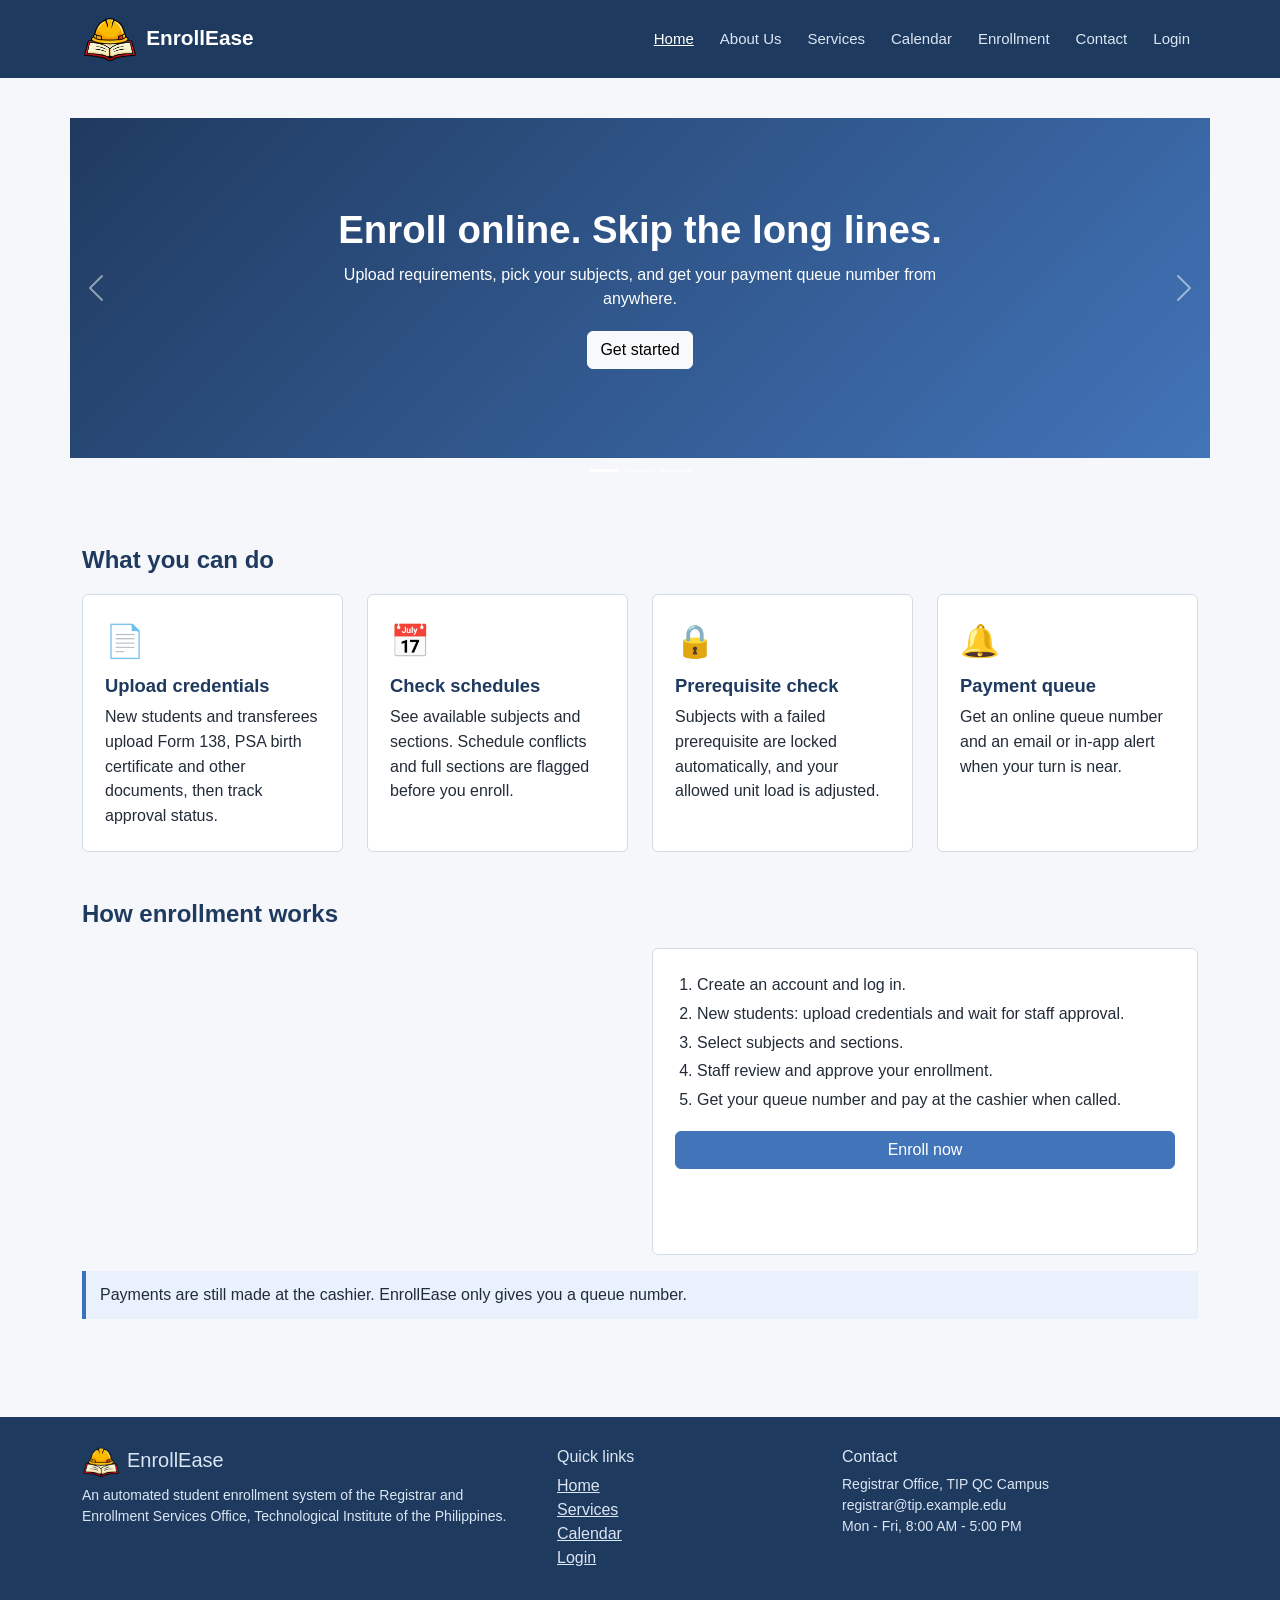
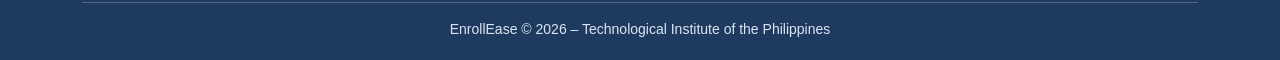
==== EnrollEaseJava/web/index.html @ 73f8d4ff "Add EnrollEase deployment-ready project" ====
<!DOCTYPE html>
<html lang="en">
<head>
<meta charset="UTF-8">
<meta name="viewport" content="width=device-width, initial-scale=1">
<title>Home | EnrollEase</title>
<link href="vendor/bootstrap.min.css" rel="stylesheet">
<link rel="stylesheet" href="css/style.css">
<link rel="icon" type="image/png" href="img/favicon.png">
</head>
<body>
<nav class="navbar navbar-expand-lg navbar-dark">
<div class="container">
<a class="navbar-brand" href="index.html"><img src="img/logo.png" alt="EnrollEase logo">EnrollEase</a>
<button class="navbar-toggler" type="button" data-bs-toggle="collapse" data-bs-target="#menu"><span class="navbar-toggler-icon"></span></button>
<div class="collapse navbar-collapse" id="menu"><ul class="navbar-nav ms-auto"><li class="nav-item"><a class="nav-link active" href="index.html">Home</a></li><li class="nav-item"><a class="nav-link" href="about.html">About Us</a></li><li class="nav-item"><a class="nav-link" href="services.html">Services</a></li><li class="nav-item"><a class="nav-link" href="calendar.html">Calendar</a></li><li class="nav-item"><a class="nav-link" href="enrollment.html">Enrollment</a></li><li class="nav-item"><a class="nav-link" href="contact.html">Contact</a></li><li class="nav-item"><a class="nav-link" href="login.html">Login</a></li></ul></div>
</div>
</nav>
<div id="heroCarousel" class="carousel slide" data-bs-ride="carousel"><div class="carousel-indicators"><button type="button" data-bs-target="#heroCarousel" data-bs-slide-to="0" class="active"></button><button type="button" data-bs-target="#heroCarousel" data-bs-slide-to="1"></button><button type="button" data-bs-target="#heroCarousel" data-bs-slide-to="2"></button></div><div class="carousel-inner"><div class="carousel-item active"><div class="slide slide-1"><div><h1>Enroll online. Skip the long lines.</h1><p>Upload requirements, pick your subjects, and get your payment queue number from anywhere.</p><a class="btn btn-light" href="login.html">Get started</a></div></div></div><div class="carousel-item"><div class="slide slide-2"><div><h1>No more schedule conflicts</h1><p>The system flags overlapping schedules and full sections before you submit.</p><a class="btn btn-light" href="services.html">See services</a></div></div></div><div class="carousel-item"><div class="slide slide-3"><div><h1>Know when it is your turn</h1><p>Get notified by email and in-app when your cashier number is near.</p><a class="btn btn-light" href="enrollment.html">Enroll now</a></div></div></div></div>
<button class="carousel-control-prev" type="button" data-bs-target="#heroCarousel" data-bs-slide="prev"><span class="carousel-control-prev-icon"></span></button>
<button class="carousel-control-next" type="button" data-bs-target="#heroCarousel" data-bs-slide="next"><span class="carousel-control-next-icon"></span></button></div>
<main class="container py-5"><h2 class="section-title">What you can do</h2><div class="row g-4"><div class="col-md-6 col-lg-3"><div class="info-card"><div class="icon">&#128196;</div><h3>Upload credentials</h3><p>New students and transferees upload Form 138, PSA birth certificate and other documents, then track approval status.</p></div></div><div class="col-md-6 col-lg-3"><div class="info-card"><div class="icon">&#128197;</div><h3>Check schedules</h3><p>See available subjects and sections. Schedule conflicts and full sections are flagged before you enroll.</p></div></div><div class="col-md-6 col-lg-3"><div class="info-card"><div class="icon">&#128274;</div><h3>Prerequisite check</h3><p>Subjects with a failed prerequisite are locked automatically, and your allowed unit load is adjusted.</p></div></div><div class="col-md-6 col-lg-3"><div class="info-card"><div class="icon">&#128276;</div><h3>Payment queue</h3><p>Get an online queue number and an email or in-app alert when your turn is near.</p></div></div></div>
<h2 class="section-title mt-5">How enrollment works</h2>
<div class="row g-4"><div class="col-md-6"><div class="embed"><iframe src="https://www.youtube.com/embed/0gQCZ-PBOPY" title="How to use EnrollEase" allowfullscreen></iframe></div></div>
<div class="col-md-6"><div class="panel"><ol><li>Create an account and log in.</li><li>New students: upload credentials and wait for staff approval.</li><li>Select subjects and sections.</li><li>Staff review and approve your enrollment.</li><li>Get your queue number and pay at the cashier when called.</li></ol><div class="d-grid"><a class="btn btn-primary" href="enrollment.html">Enroll now</a></div></div></div></div>
<div class="notice mt-3">Payments are still made at the cashier. EnrollEase only gives you a queue number.</div></main>
<footer>
<div class="container">
<div class="row">
<div class="col-md-5 mb-3"><h5><img src="img/logo.png" alt="" class="footer-logo">EnrollEase</h5><p class="small">An automated student enrollment system of the Registrar and Enrollment Services Office, Technological Institute of the Philippines.</p></div>
<div class="col-md-3 mb-3"><h6>Quick links</h6><a href="index.html">Home</a><br><a href="services.html">Services</a><br><a href="calendar.html">Calendar</a><br><a href="login.html">Login</a></div>
<div class="col-md-4 mb-3"><h6>Contact</h6><p class="small mb-0">Registrar Office, TIP QC Campus<br>registrar@tip.example.edu<br>Mon - Fri, 8:00 AM - 5:00 PM</p></div>
</div>
<hr>
<p class="text-center small mb-0">EnrollEase &copy; 2026 &ndash; Technological Institute of the Philippines</p>
</div>
</footer>
<button id="backToTop" class="btn btn-primary" type="button">&uarr; Top</button>
<script src="vendor/jquery.min.js"></script>
<script src="vendor/bootstrap.bundle.min.js"></script>
<script src="js/script.js"></script>
</body>
</html>
---- EnrollEaseJava/web/css/style.css ----
body{background:#f5f7fa;color:#222c38;font-family:Arial,sans-serif}
a{color:#4274b9}
.btn-primary{background:#4274b9;border-color:#4274b9}.btn-primary:hover{background:#1f3a5f;border-color:#1f3a5f}
.navbar{background:#1f3a5f;padding:12px 0}.navbar-brand{color:#fff;font-weight:700;font-size:1.3rem}
.navbar-brand img{height:44px;width:auto;margin-right:10px}
.navbar .nav-link{color:#dbe6f3;margin-left:10px;font-size:15px}.navbar .nav-link:hover,.navbar .nav-link.active{color:#fff;text-decoration:underline}
footer{background:#1f3a5f;color:#dbe6f3;padding:30px 0 20px;margin-top:50px}footer a{color:#dbe6f3}
#backToTop{display:none;position:fixed;right:20px;bottom:20px;z-index:99}
.page-title,.section-title{color:#1f3a5f;font-weight:700}.page-title{font-size:2.2rem;margin-bottom:.5rem}.section-title{font-size:1.5rem;margin-bottom:1.2rem}
.slide{min-height:340px;display:flex;align-items:center;justify-content:center;text-align:center;color:#fff;padding:40px 70px}
.slide h1{font-size:2.4rem;font-weight:700}.slide p{max-width:600px;margin:10px auto 20px}
.slide-1{background:linear-gradient(135deg,#1f3a5f,#4274b9)}.slide-2{background:linear-gradient(135deg,#2e5a4b,#4a9d7c)}.slide-3{background:linear-gradient(135deg,#5a3d7a,#8d6fb8)}
.info-card,.service-card,.panel,.queue-card{background:#fff;border:1px solid #d3dce5;border-radius:6px;padding:22px;height:100%;transition:box-shadow .2s,transform .2s}
.info-card:hover,.service-card:hover{box-shadow:0 4px 12px rgba(39,63,104,.15);transform:translateY(-2px)}
.icon{font-size:32px;margin-bottom:10px}.info-card h3,.service-card h3,.panel h3{color:#1f3a5f;font-size:1.15rem;font-weight:700}
.info-card p,.service-card p{margin:0;line-height:1.55}
.embed iframe{width:100%;min-height:300px;height:100%;border:0;border-radius:6px}
.panel ol{padding-left:22px;line-height:1.8}
.notice{background:#e9f2fc;border-left:4px solid #3674c1;padding:12px 14px}
.login-container{min-height:75vh;display:flex;justify-content:center;align-items:center}
.login-card{background:#fff;border:1px solid #d3dce5;border-radius:6px;padding:35px;width:100%;max-width:470px}
.login-card h1{font-size:1.8rem;color:#1f3a5f;font-weight:700}.login-card .nav-link{color:#526785;font-weight:600}.login-card .nav-link.active{color:#1f3a5f;border-bottom:3px solid #4274b9}
.demo-account{background:#f4f6f9;border-radius:4px;padding:12px;font-size:13px;color:#526785}
.queue-card{text-align:center;display:flex;flex-direction:column;align-items:center;justify-content:center;min-height:170px}
.queue-card h3{color:#1f3a5f;font-size:2.6rem;font-weight:700}
#calendar td{height:52px;vertical-align:middle}#calendar td.today{background:#4274b9;color:#fff;font-weight:700}#calendar td.event{background:#e9f2fc;font-weight:700}
.stat-number{font-size:1.8rem;font-weight:700;color:#1f3a5f}
.nav-tabs .nav-link{color:#526785;font-weight:600}.nav-tabs .nav-link.active{color:#1f3a5f;border-bottom:3px solid #4274b9}
@media(max-width:768px){.slide{padding:30px 50px}.slide h1{font-size:1.7rem}.page-title{font-size:1.8rem}.navbar .nav-link{margin-left:0}}

.footer-logo{height:30px;width:auto;margin-right:8px;vertical-align:middle}
.login-logo{height:80px;width:auto}
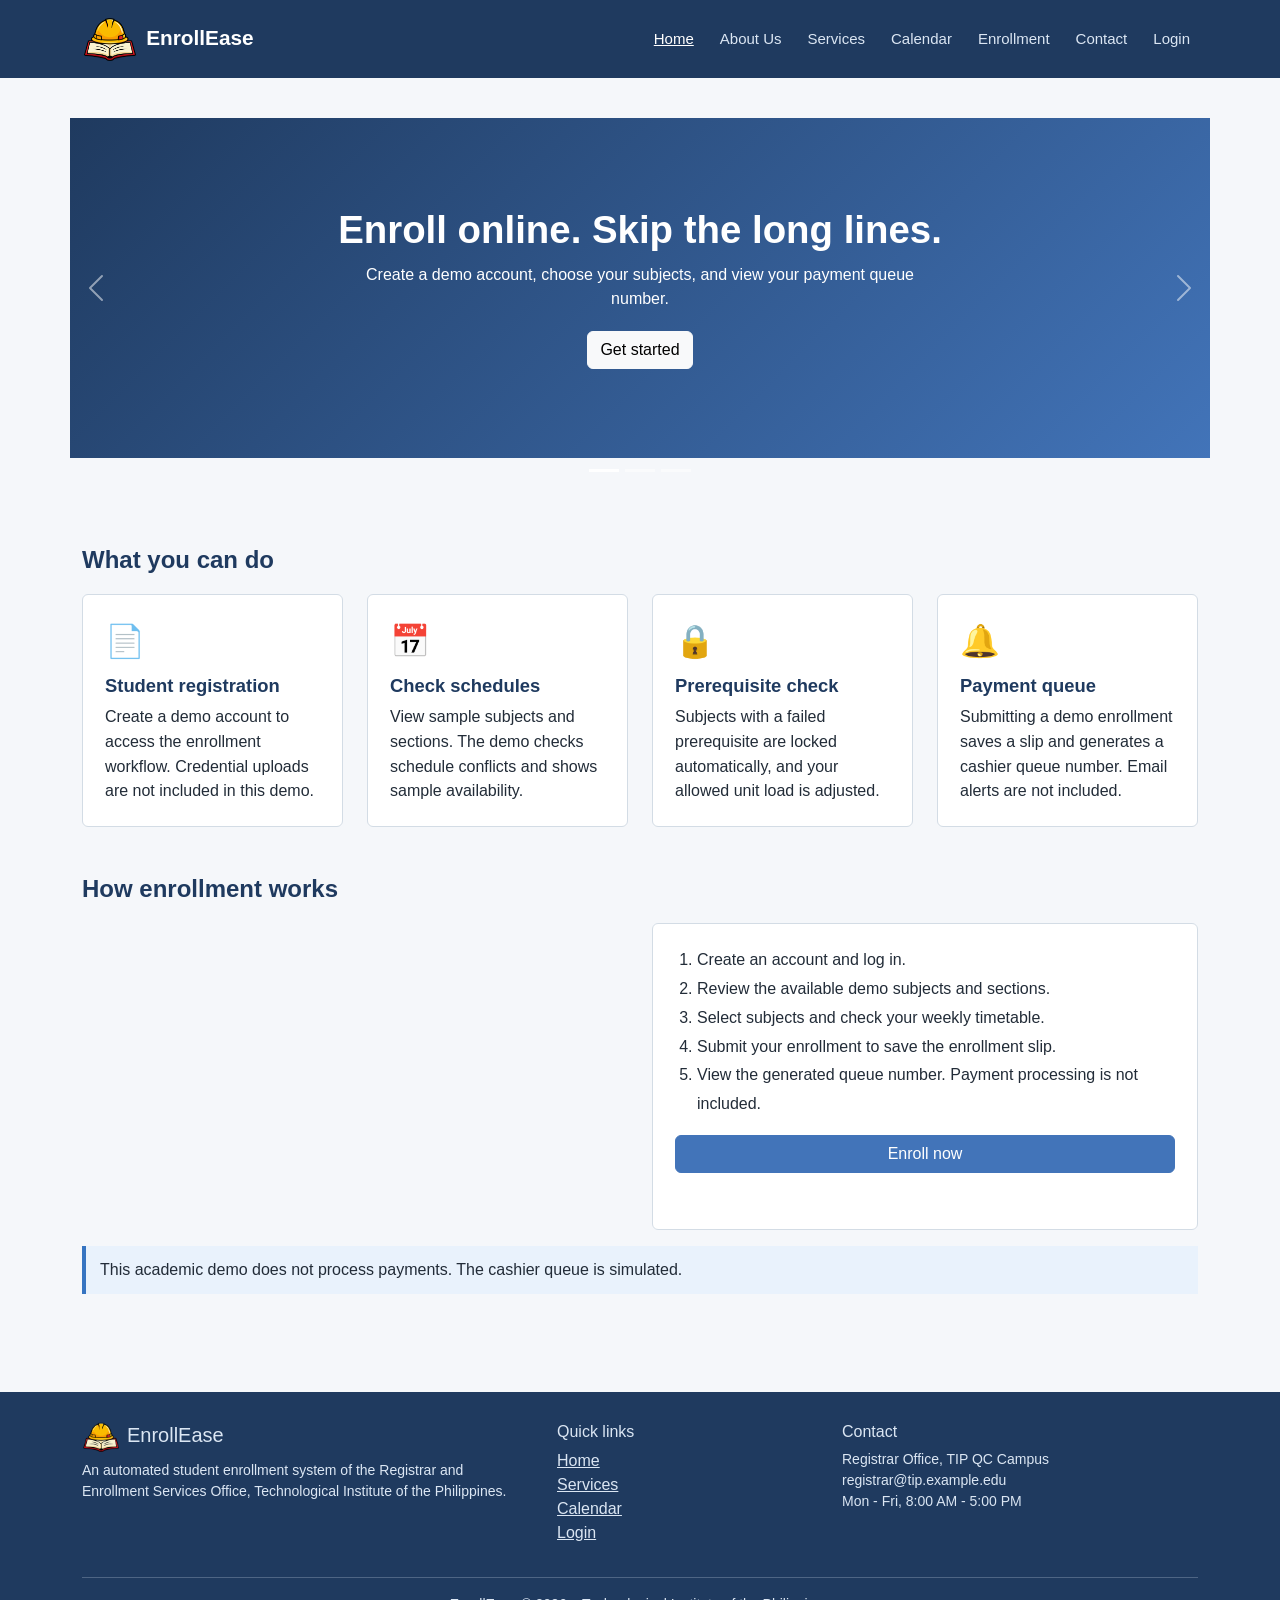
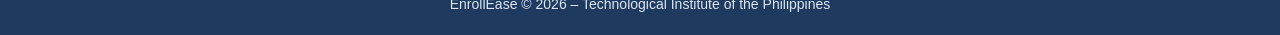
==== commit f8de7be0: "Make homepage descriptions accurate for the demo and improve carousel accessibility" ====
--- a/EnrollEaseJava/web/index.html
+++ b/EnrollEaseJava/web/index.html
@@ -16,14 +16,14 @@
 <div class="collapse navbar-collapse" id="menu"><ul class="navbar-nav ms-auto"><li class="nav-item"><a class="nav-link active" href="index.html">Home</a></li><li class="nav-item"><a class="nav-link" href="about.html">About Us</a></li><li class="nav-item"><a class="nav-link" href="services.html">Services</a></li><li class="nav-item"><a class="nav-link" href="calendar.html">Calendar</a></li><li class="nav-item"><a class="nav-link" href="enrollment.html">Enrollment</a></li><li class="nav-item"><a class="nav-link" href="contact.html">Contact</a></li><li class="nav-item"><a class="nav-link" href="login.html">Login</a></li></ul></div>
 </div>
 </nav>
-<div id="heroCarousel" class="carousel slide" data-bs-ride="carousel"><div class="carousel-indicators"><button type="button" data-bs-target="#heroCarousel" data-bs-slide-to="0" class="active"></button><button type="button" data-bs-target="#heroCarousel" data-bs-slide-to="1"></button><button type="button" data-bs-target="#heroCarousel" data-bs-slide-to="2"></button></div><div class="carousel-inner"><div class="carousel-item active"><div class="slide slide-1"><div><h1>Enroll online. Skip the long lines.</h1><p>Upload requirements, pick your subjects, and get your payment queue number from anywhere.</p><a class="btn btn-light" href="login.html">Get started</a></div></div></div><div class="carousel-item"><div class="slide slide-2"><div><h1>No more schedule conflicts</h1><p>The system flags overlapping schedules and full sections before you submit.</p><a class="btn btn-light" href="services.html">See services</a></div></div></div><div class="carousel-item"><div class="slide slide-3"><div><h1>Know when it is your turn</h1><p>Get notified by email and in-app when your cashier number is near.</p><a class="btn btn-light" href="enrollment.html">Enroll now</a></div></div></div></div>
-<button class="carousel-control-prev" type="button" data-bs-target="#heroCarousel" data-bs-slide="prev"><span class="carousel-control-prev-icon"></span></button>
-<button class="carousel-control-next" type="button" data-bs-target="#heroCarousel" data-bs-slide="next"><span class="carousel-control-next-icon"></span></button></div>
-<main class="container py-5"><h2 class="section-title">What you can do</h2><div class="row g-4"><div class="col-md-6 col-lg-3"><div class="info-card"><div class="icon">&#128196;</div><h3>Upload credentials</h3><p>New students and transferees upload Form 138, PSA birth certificate and other documents, then track approval status.</p></div></div><div class="col-md-6 col-lg-3"><div class="info-card"><div class="icon">&#128197;</div><h3>Check schedules</h3><p>See available subjects and sections. Schedule conflicts and full sections are flagged before you enroll.</p></div></div><div class="col-md-6 col-lg-3"><div class="info-card"><div class="icon">&#128274;</div><h3>Prerequisite check</h3><p>Subjects with a failed prerequisite are locked automatically, and your allowed unit load is adjusted.</p></div></div><div class="col-md-6 col-lg-3"><div class="info-card"><div class="icon">&#128276;</div><h3>Payment queue</h3><p>Get an online queue number and an email or in-app alert when your turn is near.</p></div></div></div>
+<div id="heroCarousel" class="carousel slide" data-bs-ride="carousel"><div class="carousel-indicators"><button type="button" data-bs-target="#heroCarousel" data-bs-slide-to="0" class="active" aria-label="Show slide 1"></button><button type="button" data-bs-target="#heroCarousel" data-bs-slide-to="1" aria-label="Show slide 2"></button><button type="button" data-bs-target="#heroCarousel" data-bs-slide-to="2" aria-label="Show slide 3"></button></div><div class="carousel-inner"><div class="carousel-item active"><div class="slide slide-1"><div><h1>Enroll online. Skip the long lines.</h1><p>Create a demo account, choose your subjects, and view your payment queue number.</p><a class="btn btn-light" href="login.html">Get started</a></div></div></div><div class="carousel-item"><div class="slide slide-2"><div><h1>No more schedule conflicts</h1><p>The demo checks overlapping schedules and shows sample section availability.</p><a class="btn btn-light" href="services.html">See services</a></div></div></div><div class="carousel-item"><div class="slide slide-3"><div><h1>Know when it is your turn</h1><p>View your generated cashier queue number and demo queue status.</p><a class="btn btn-light" href="enrollment.html">Enroll now</a></div></div></div></div>
+<button class="carousel-control-prev" type="button" data-bs-target="#heroCarousel" data-bs-slide="prev" aria-label="Previous slide"><span class="carousel-control-prev-icon"></span></button>
+<button class="carousel-control-next" type="button" data-bs-target="#heroCarousel" data-bs-slide="next" aria-label="Next slide"><span class="carousel-control-next-icon"></span></button></div>
+<main class="container py-5"><h2 class="section-title">What you can do</h2><div class="row g-4"><div class="col-md-6 col-lg-3"><div class="info-card"><div class="icon">&#128196;</div><h3>Student registration</h3><p>Create a demo account to access the enrollment workflow. Credential uploads are not included in this demo.</p></div></div><div class="col-md-6 col-lg-3"><div class="info-card"><div class="icon">&#128197;</div><h3>Check schedules</h3><p>View sample subjects and sections. The demo checks schedule conflicts and shows sample availability.</p></div></div><div class="col-md-6 col-lg-3"><div class="info-card"><div class="icon">&#128274;</div><h3>Prerequisite check</h3><p>Subjects with a failed prerequisite are locked automatically, and your allowed unit load is adjusted.</p></div></div><div class="col-md-6 col-lg-3"><div class="info-card"><div class="icon">&#128276;</div><h3>Payment queue</h3><p>Submitting a demo enrollment saves a slip and generates a cashier queue number. Email alerts are not included.</p></div></div></div>
 <h2 class="section-title mt-5">How enrollment works</h2>
 <div class="row g-4"><div class="col-md-6"><div class="embed"><iframe src="https://www.youtube.com/embed/0gQCZ-PBOPY" title="How to use EnrollEase" allowfullscreen></iframe></div></div>
-<div class="col-md-6"><div class="panel"><ol><li>Create an account and log in.</li><li>New students: upload credentials and wait for staff approval.</li><li>Select subjects and sections.</li><li>Staff review and approve your enrollment.</li><li>Get your queue number and pay at the cashier when called.</li></ol><div class="d-grid"><a class="btn btn-primary" href="enrollment.html">Enroll now</a></div></div></div></div>
-<div class="notice mt-3">Payments are still made at the cashier. EnrollEase only gives you a queue number.</div></main>
+<div class="col-md-6"><div class="panel"><ol><li>Create an account and log in.</li><li>Review the available demo subjects and sections.</li><li>Select subjects and check your weekly timetable.</li><li>Submit your enrollment to save the enrollment slip.</li><li>View the generated queue number. Payment processing is not included.</li></ol><div class="d-grid"><a class="btn btn-primary" href="enrollment.html">Enroll now</a></div></div></div></div>
+<div class="notice mt-3">This academic demo does not process payments. The cashier queue is simulated.</div></main>
 <footer>
 <div class="container">
 <div class="row">
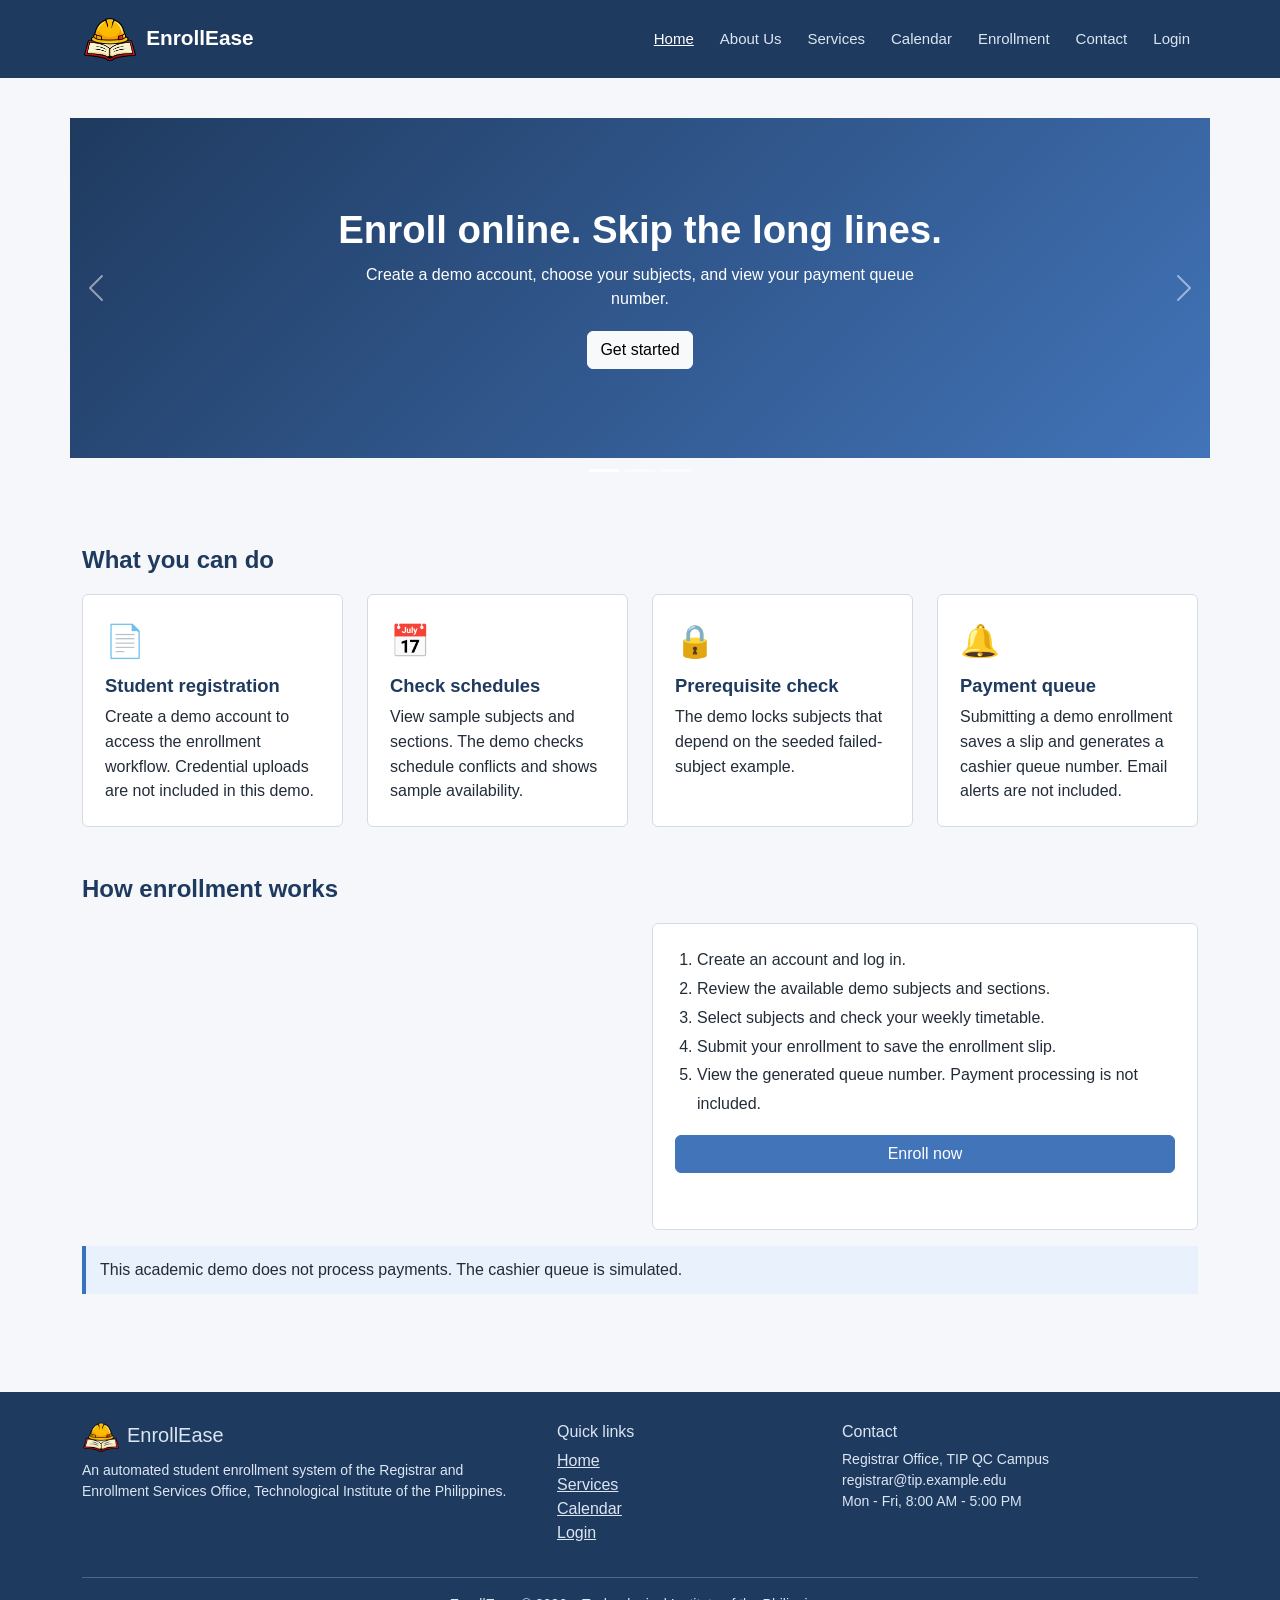
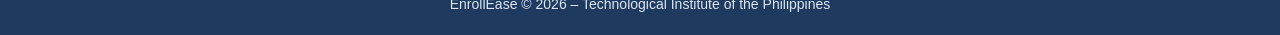
==== commit ac4cb22d: "Clarify prerequisite and schedule-check demo behavior" ====
--- a/EnrollEaseJava/web/index.html
+++ b/EnrollEaseJava/web/index.html
@@ -16,10 +16,10 @@
 <div class="collapse navbar-collapse" id="menu"><ul class="navbar-nav ms-auto"><li class="nav-item"><a class="nav-link active" href="index.html">Home</a></li><li class="nav-item"><a class="nav-link" href="about.html">About Us</a></li><li class="nav-item"><a class="nav-link" href="services.html">Services</a></li><li class="nav-item"><a class="nav-link" href="calendar.html">Calendar</a></li><li class="nav-item"><a class="nav-link" href="enrollment.html">Enrollment</a></li><li class="nav-item"><a class="nav-link" href="contact.html">Contact</a></li><li class="nav-item"><a class="nav-link" href="login.html">Login</a></li></ul></div>
 </div>
 </nav>
-<div id="heroCarousel" class="carousel slide" data-bs-ride="carousel"><div class="carousel-indicators"><button type="button" data-bs-target="#heroCarousel" data-bs-slide-to="0" class="active" aria-label="Show slide 1"></button><button type="button" data-bs-target="#heroCarousel" data-bs-slide-to="1" aria-label="Show slide 2"></button><button type="button" data-bs-target="#heroCarousel" data-bs-slide-to="2" aria-label="Show slide 3"></button></div><div class="carousel-inner"><div class="carousel-item active"><div class="slide slide-1"><div><h1>Enroll online. Skip the long lines.</h1><p>Create a demo account, choose your subjects, and view your payment queue number.</p><a class="btn btn-light" href="login.html">Get started</a></div></div></div><div class="carousel-item"><div class="slide slide-2"><div><h1>No more schedule conflicts</h1><p>The demo checks overlapping schedules and shows sample section availability.</p><a class="btn btn-light" href="services.html">See services</a></div></div></div><div class="carousel-item"><div class="slide slide-3"><div><h1>Know when it is your turn</h1><p>View your generated cashier queue number and demo queue status.</p><a class="btn btn-light" href="enrollment.html">Enroll now</a></div></div></div></div>
+<div id="heroCarousel" class="carousel slide" data-bs-ride="carousel"><div class="carousel-indicators"><button type="button" data-bs-target="#heroCarousel" data-bs-slide-to="0" class="active" aria-label="Show slide 1"></button><button type="button" data-bs-target="#heroCarousel" data-bs-slide-to="1" aria-label="Show slide 2"></button><button type="button" data-bs-target="#heroCarousel" data-bs-slide-to="2" aria-label="Show slide 3"></button></div><div class="carousel-inner"><div class="carousel-item active"><div class="slide slide-1"><div><h1>Enroll online. Skip the long lines.</h1><p>Create a demo account, choose your subjects, and view your payment queue number.</p><a class="btn btn-light" href="login.html">Get started</a></div></div></div><div class="carousel-item"><div class="slide slide-2"><div><h1>Check for schedule conflicts</h1><p>The demo checks overlapping schedules and shows sample section availability.</p><a class="btn btn-light" href="services.html">See services</a></div></div></div><div class="carousel-item"><div class="slide slide-3"><div><h1>Know when it is your turn</h1><p>View your generated cashier queue number and demo queue status.</p><a class="btn btn-light" href="enrollment.html">Enroll now</a></div></div></div></div>
 <button class="carousel-control-prev" type="button" data-bs-target="#heroCarousel" data-bs-slide="prev" aria-label="Previous slide"><span class="carousel-control-prev-icon"></span></button>
 <button class="carousel-control-next" type="button" data-bs-target="#heroCarousel" data-bs-slide="next" aria-label="Next slide"><span class="carousel-control-next-icon"></span></button></div>
-<main class="container py-5"><h2 class="section-title">What you can do</h2><div class="row g-4"><div class="col-md-6 col-lg-3"><div class="info-card"><div class="icon">&#128196;</div><h3>Student registration</h3><p>Create a demo account to access the enrollment workflow. Credential uploads are not included in this demo.</p></div></div><div class="col-md-6 col-lg-3"><div class="info-card"><div class="icon">&#128197;</div><h3>Check schedules</h3><p>View sample subjects and sections. The demo checks schedule conflicts and shows sample availability.</p></div></div><div class="col-md-6 col-lg-3"><div class="info-card"><div class="icon">&#128274;</div><h3>Prerequisite check</h3><p>Subjects with a failed prerequisite are locked automatically, and your allowed unit load is adjusted.</p></div></div><div class="col-md-6 col-lg-3"><div class="info-card"><div class="icon">&#128276;</div><h3>Payment queue</h3><p>Submitting a demo enrollment saves a slip and generates a cashier queue number. Email alerts are not included.</p></div></div></div>
+<main class="container py-5"><h2 class="section-title">What you can do</h2><div class="row g-4"><div class="col-md-6 col-lg-3"><div class="info-card"><div class="icon">&#128196;</div><h3>Student registration</h3><p>Create a demo account to access the enrollment workflow. Credential uploads are not included in this demo.</p></div></div><div class="col-md-6 col-lg-3"><div class="info-card"><div class="icon">&#128197;</div><h3>Check schedules</h3><p>View sample subjects and sections. The demo checks schedule conflicts and shows sample availability.</p></div></div><div class="col-md-6 col-lg-3"><div class="info-card"><div class="icon">&#128274;</div><h3>Prerequisite check</h3><p>The demo locks subjects that depend on the seeded failed-subject example.</p></div></div><div class="col-md-6 col-lg-3"><div class="info-card"><div class="icon">&#128276;</div><h3>Payment queue</h3><p>Submitting a demo enrollment saves a slip and generates a cashier queue number. Email alerts are not included.</p></div></div></div>
 <h2 class="section-title mt-5">How enrollment works</h2>
 <div class="row g-4"><div class="col-md-6"><div class="embed"><iframe src="https://www.youtube.com/embed/0gQCZ-PBOPY" title="How to use EnrollEase" allowfullscreen></iframe></div></div>
 <div class="col-md-6"><div class="panel"><ol><li>Create an account and log in.</li><li>Review the available demo subjects and sections.</li><li>Select subjects and check your weekly timetable.</li><li>Submit your enrollment to save the enrollment slip.</li><li>View the generated queue number. Payment processing is not included.</li></ol><div class="d-grid"><a class="btn btn-primary" href="enrollment.html">Enroll now</a></div></div></div></div>
